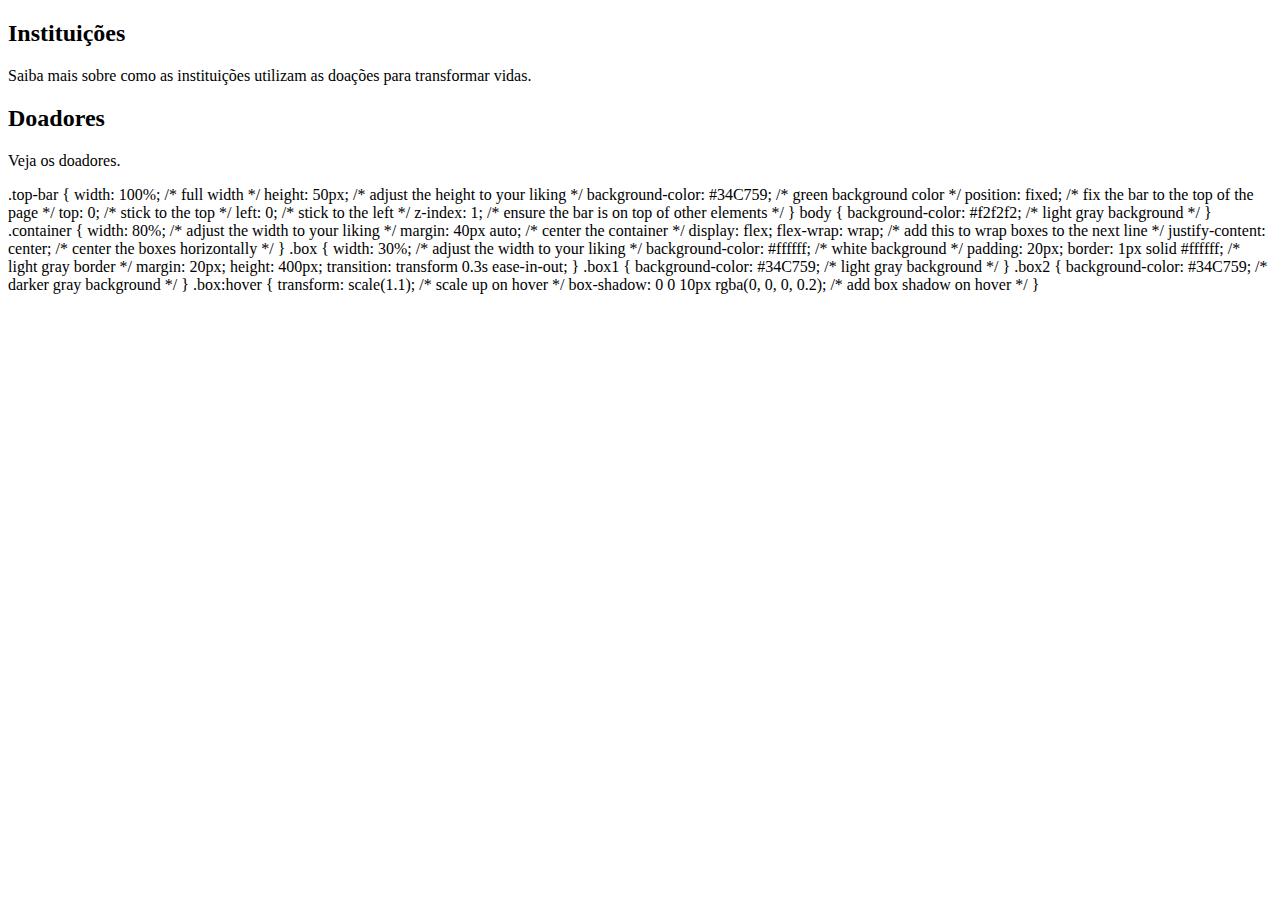
==== index.html @ 1e6774a0 "Create index.html" ====
<!DOCTYPE html>
<html lang="pt-br">
<head>
    <meta charset="UTF-8">
    <meta name="viewport" content="width=device-width, initial-scale=1.0">
    <link rel="stylesheet" href="style.css">
    <title>Doe.app</title>
</head>
<body>
    <div class="top-bar"></div>
	<div class="container">
		<div class="box box1">
			<!-- conteúdo da caixa1 -->
			<h2>Instituições</h2>
			<p>Saiba mais sobre como as instituições utilizam as doações para transformar vidas.</p>
		</div>
		<div class="box box2">
			<!-- conteudo da caixa2 -->
			<h2>Doadores</h2>
			<p>Veja os doadores.</p>
		</div>
	</div>
</body>
</html>


.top-bar {
    width: 100%; /* full width */
    height: 50px; /* adjust the height to your liking */
    background-color: #34C759; /* green background color */
    position: fixed; /* fix the bar to the top of the page */
    top: 0; /* stick to the top */
    left: 0; /* stick to the left */
    z-index: 1; /* ensure the bar is on top of other elements */
  }


body {
	background-color: #f2f2f2; /* light gray background */
}

.container {
	width: 80%; /* adjust the width to your liking */
	margin: 40px auto; /* center the container */
	display: flex;
	flex-wrap: wrap; /* add this to wrap boxes to the next line */
	justify-content: center; /* center the boxes horizontally */
}

.box {
	width: 30%; /* adjust the width to your liking */
	background-color: #ffffff; /* white background */
	padding: 20px;
	border: 1px solid #ffffff; /* light gray border */
	margin: 20px;
    height: 400px;
    transition: transform 0.3s ease-in-out;
}

.box1 {
	background-color: #34C759; /* light gray background */
}

.box2 {
	background-color: #34C759; /* darker gray background */
}
.box:hover {
	transform: scale(1.1); /* scale up on hover */
	box-shadow: 0 0 10px rgba(0, 0, 0, 0.2); /* add box shadow on hover */
}
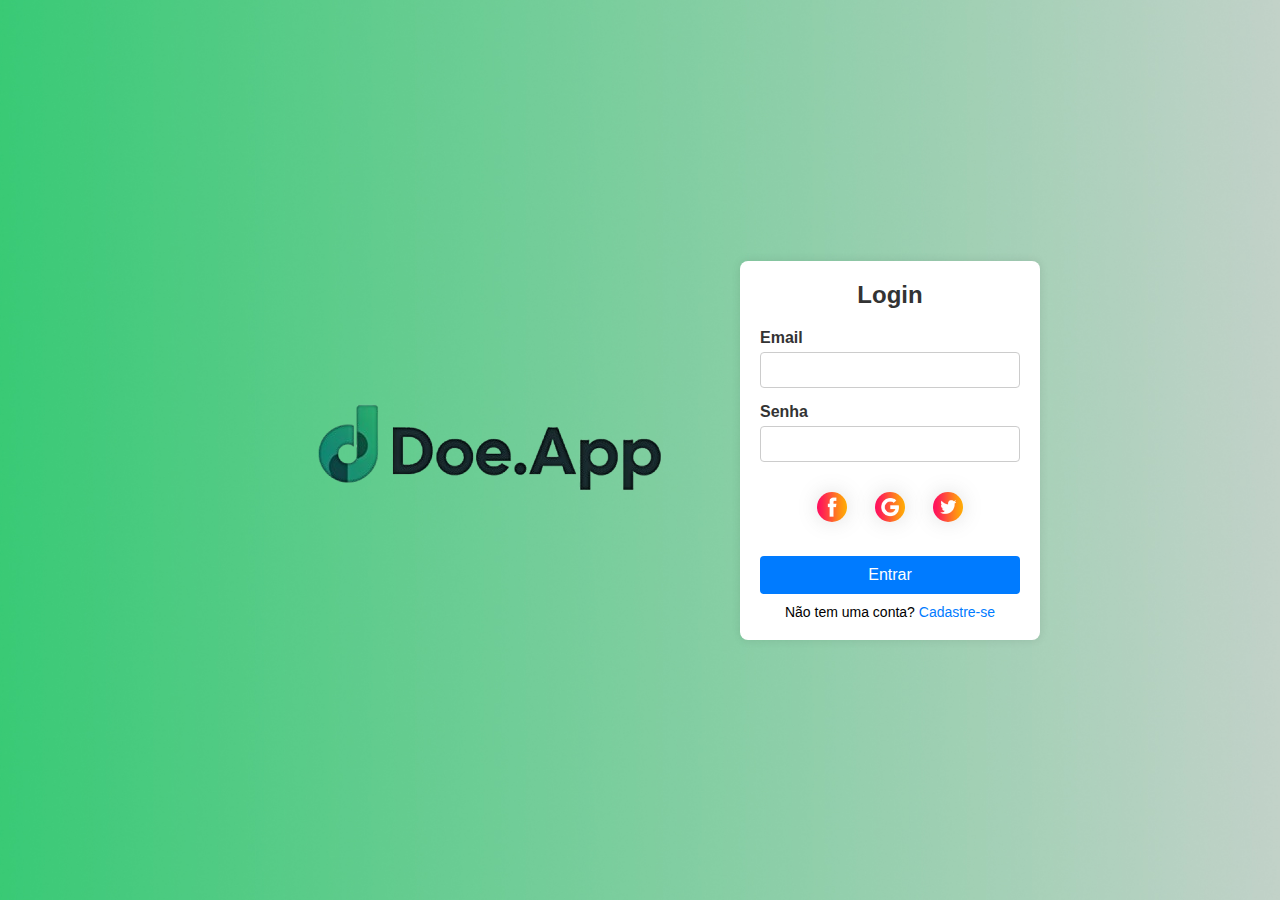
==== commit f967ac22: "Add files via upload" ====
--- a/index.html
+++ b/index.html
@@ -1,70 +1,43 @@
-<!DOCTYPE html>
-<html lang="pt-br">
-<head>
-    <meta charset="UTF-8">
-    <meta name="viewport" content="width=device-width, initial-scale=1.0">
-    <link rel="stylesheet" href="style.css">
-    <title>Doe.app</title>
-</head>
-<body>
-    <div class="top-bar"></div>
-	<div class="container">
-		<div class="box box1">
-			<!-- conteúdo da caixa1 -->
-			<h2>Instituições</h2>
-			<p>Saiba mais sobre como as instituições utilizam as doações para transformar vidas.</p>
-		</div>
-		<div class="box box2">
-			<!-- conteudo da caixa2 -->
-			<h2>Doadores</h2>
-			<p>Veja os doadores.</p>
-		</div>
-	</div>
-</body>
-</html>
-
-
-.top-bar {
-    width: 100%; /* full width */
-    height: 50px; /* adjust the height to your liking */
-    background-color: #34C759; /* green background color */
-    position: fixed; /* fix the bar to the top of the page */
-    top: 0; /* stick to the top */
-    left: 0; /* stick to the left */
-    z-index: 1; /* ensure the bar is on top of other elements */
-  }
-
-
-body {
-	background-color: #f2f2f2; /* light gray background */
-}
-
-.container {
-	width: 80%; /* adjust the width to your liking */
-	margin: 40px auto; /* center the container */
-	display: flex;
-	flex-wrap: wrap; /* add this to wrap boxes to the next line */
-	justify-content: center; /* center the boxes horizontally */
-}
-
-.box {
-	width: 30%; /* adjust the width to your liking */
-	background-color: #ffffff; /* white background */
-	padding: 20px;
-	border: 1px solid #ffffff; /* light gray border */
-	margin: 20px;
-    height: 400px;
-    transition: transform 0.3s ease-in-out;
-}
-
-.box1 {
-	background-color: #34C759; /* light gray background */
-}
-
-.box2 {
-	background-color: #34C759; /* darker gray background */
-}
-.box:hover {
-	transform: scale(1.1); /* scale up on hover */
-	box-shadow: 0 0 10px rgba(0, 0, 0, 0.2); /* add box shadow on hover */
-}
+<!DOCTYPE html>
+<html lang="pt-br">
+<head>
+    <meta charset="UTF-8">
+    <meta name="viewport" content="width=device-width, initial-scale=1.0">
+    <title>DoeApp</title>
+    <link rel="stylesheet" href="style.css">
+</head>
+<body>
+    <style>
+        body {
+            background-image: url(imagens/Figma\ _\ File\ Cover\ image.jpg);
+            background-size: cover;
+            background-position: center;
+            background-repeat: no-repeat;
+        }
+    </style>
+    <div>
+        <img src="imagens/Logo-removebg-preview.png" alt="">
+    </div>
+    <div class="login-container">
+        <h2>Login</h2>
+        <form action="/login" method="post">
+            <div class="input-group">
+                <label for="email">Email</label>
+                <input type="email" id="email" name="email" required>
+            </div>
+            <div class="input-group">
+                <label for="password">Senha</label>
+                <input type="password" id="password" name="password" required>
+            </div>
+            <div class="social-icons">
+                <img src="imagens/fb.png">
+                <img src="imagens/gp.png">
+                <img src="imagens/tw.png">
+
+            </div>
+            <button type="submit">Entrar</button>
+            <p class="signup-link">Não tem uma conta? <a href="register.html">Cadastre-se</a></p>
+        </form>
+    </div>
+</body>
+</html>--- a/style.css
+++ b/style.css
@@ -0,0 +1,97 @@
+* {
+    margin: 0;
+    padding: 0;
+    box-sizing: border-box;
+}
+
+body {
+    font-family: Arial, sans-serif;
+    background-color: #f3f3f3;
+    display: flex;
+    justify-content: center;
+    align-items: center;
+    height: 100vh;
+}
+
+.login-container {
+    background-color: #fff;
+    padding: 20px;
+    border-radius: 8px;
+    box-shadow: 0 0 10px rgba(0, 0, 0, 0.1);
+    width: 300px;
+    text-align: center;
+}
+
+h2 {
+    margin-bottom: 20px;
+    color: #333;
+}
+
+.input-group {
+    margin-bottom: 15px;
+    text-align: left;
+}
+
+.input-group label {
+    display: block;
+    margin-bottom: 5px;
+    font-weight: bold;
+    color: #333;
+}
+
+.input-group input {
+    width: 100%;
+    padding: 8px;
+    border: 1px solid #ccc;
+    border-radius: 4px;
+    font-size: 16px;
+}
+
+button {
+    width: 100%;
+    padding: 10px;
+    background-color: #007bff;
+    border: none;
+    border-radius: 4px;
+    color: white;
+    font-size: 16px;
+    cursor: pointer;
+    transition: background-color 0.3s ease;
+}
+
+button:hover {
+    background-color: #0056b3;
+}
+
+.signup-link {
+    margin-top: 10px;
+    font-size: 14px;
+}
+
+.signup-link a {
+    color: #007bff;
+    text-decoration: none;
+}
+
+.signup-link a:hover {
+    text-decoration: underline;
+}
+
+.social-icons {
+margin: 30px auto;
+text-align: center;
+
+}
+
+.social-icons img {
+    width: 30px;
+    margin: 0 12px;
+    box-shadow: 0 0 20px 0 #7f7f7f3d;
+    cursor: pointer;
+    border-radius: 50%;
+    
+    }
+
+.img {
+    
+}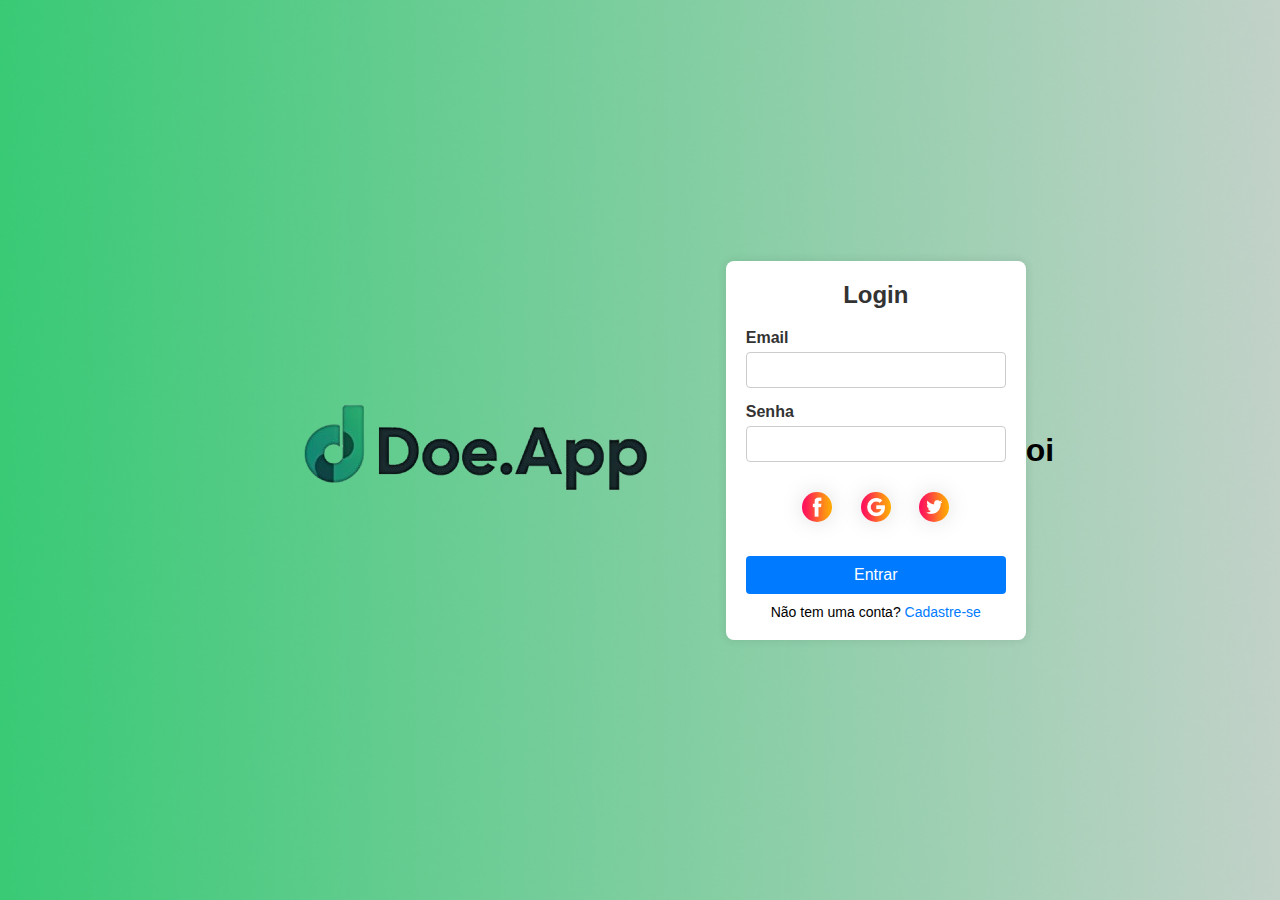
==== commit dded1da7: "atualizri" ====
--- a/index.html
+++ b/index.html
@@ -8,6 +8,7 @@
 </head>
 <body>
     <style>
+    
         body {
             background-image: url(imagens/Figma\ _\ File\ Cover\ image.jpg);
             background-size: cover;
@@ -39,5 +40,6 @@
             <p class="signup-link">Não tem uma conta? <a href="register.html">Cadastre-se</a></p>
         </form>
     </div>
+    <h1>oi</h1>
 </body>
 </html>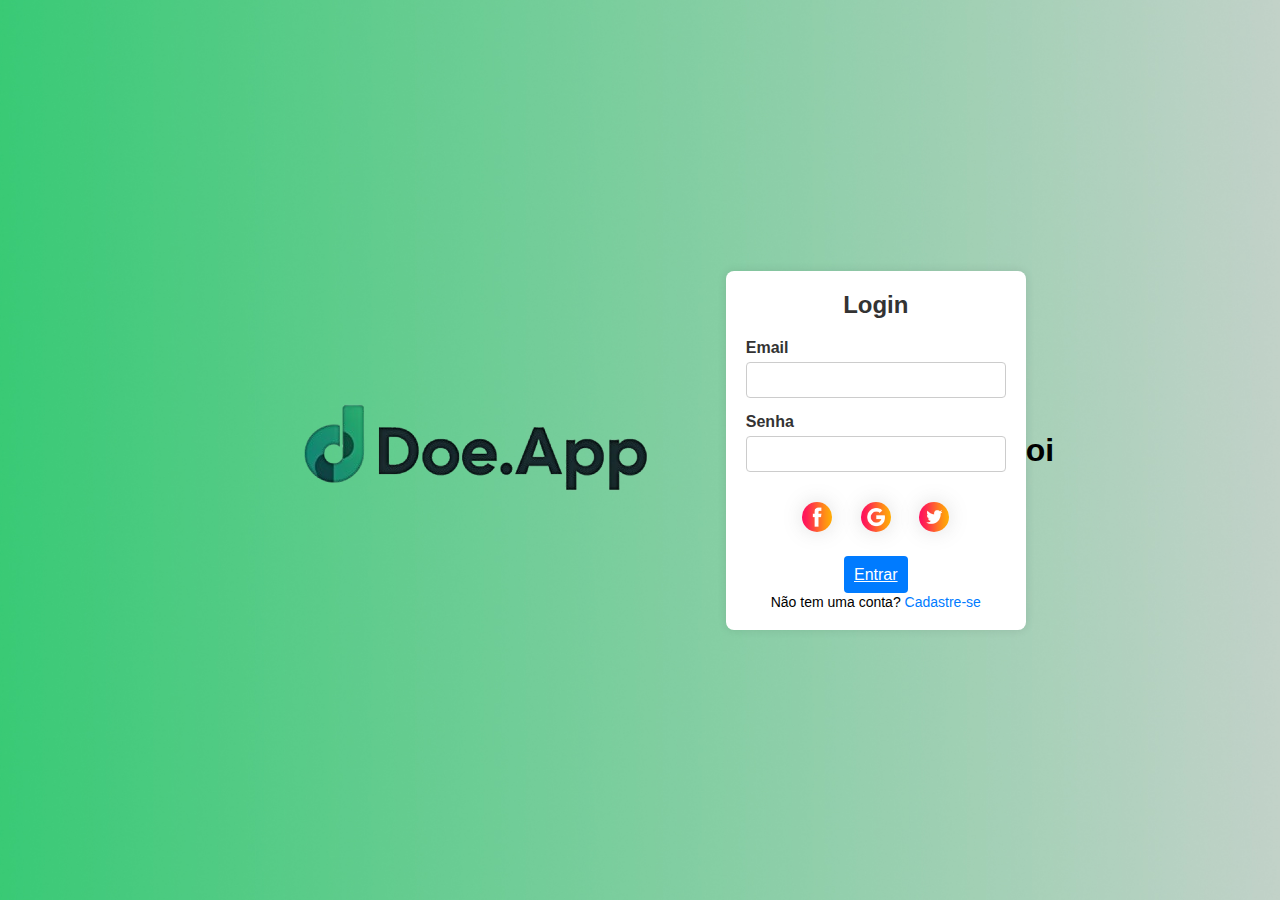
==== commit f90e472a: "atualização" ====
--- a/index.html
+++ b/index.html
@@ -36,7 +36,7 @@
                 <img src="imagens/tw.png">
 
             </div>
-            <button type="submit">Entrar</button>
+         <a id="entrar" href="menu.html">Entrar</a>
             <p class="signup-link">Não tem uma conta? <a href="register.html">Cadastre-se</a></p>
         </form>
     </div>
--- a/style.css
+++ b/style.css
@@ -47,7 +47,7 @@
     font-size: 16px;
 }
 
-button {
+a#entrar{
     width: 100%;
     padding: 10px;
     background-color: #007bff;
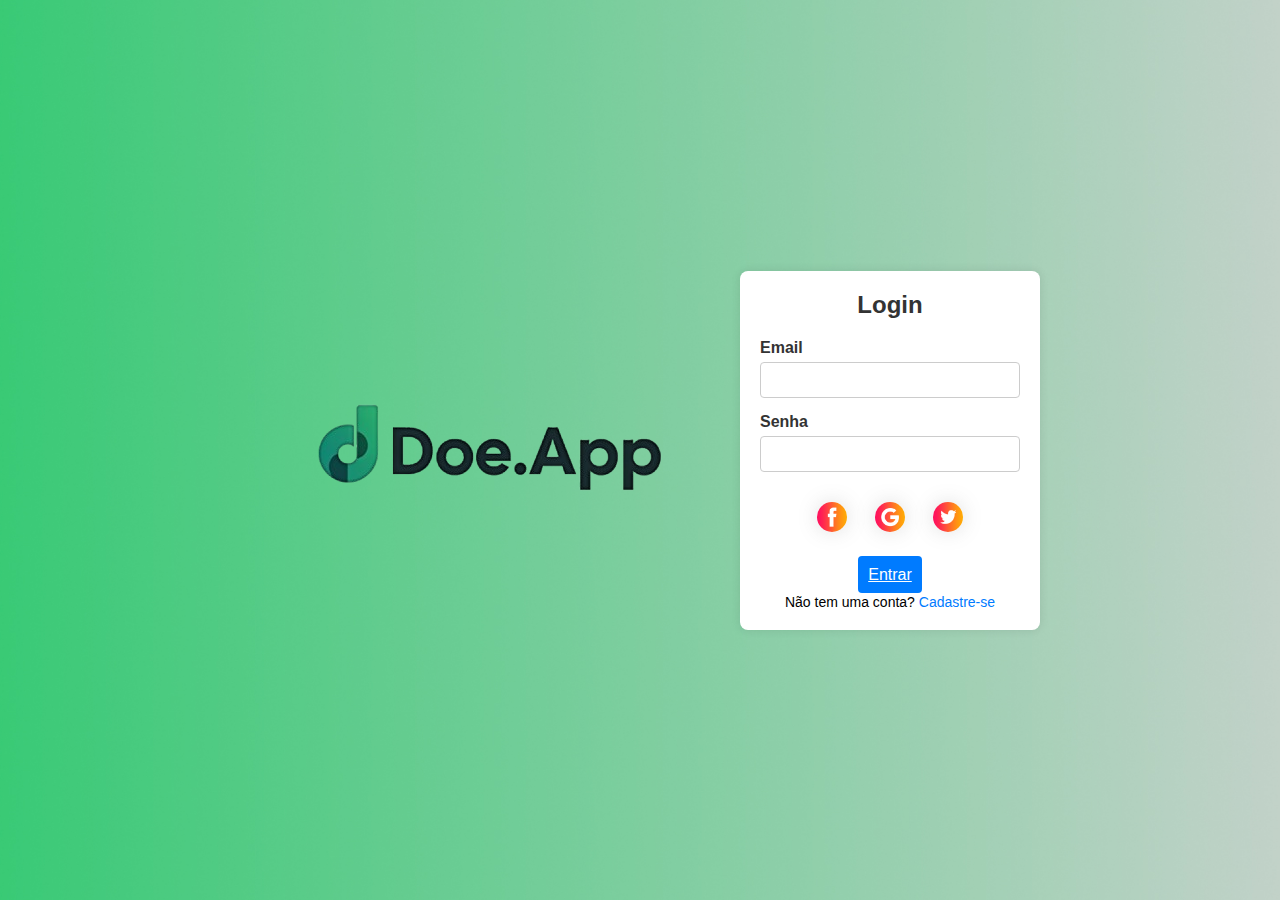
==== commit 99da6649: "edição" ====
--- a/index.html
+++ b/index.html
@@ -40,6 +40,5 @@
             <p class="signup-link">Não tem uma conta? <a href="register.html">Cadastre-se</a></p>
         </form>
     </div>
-    <h1>oi</h1>
 </body>
 </html>